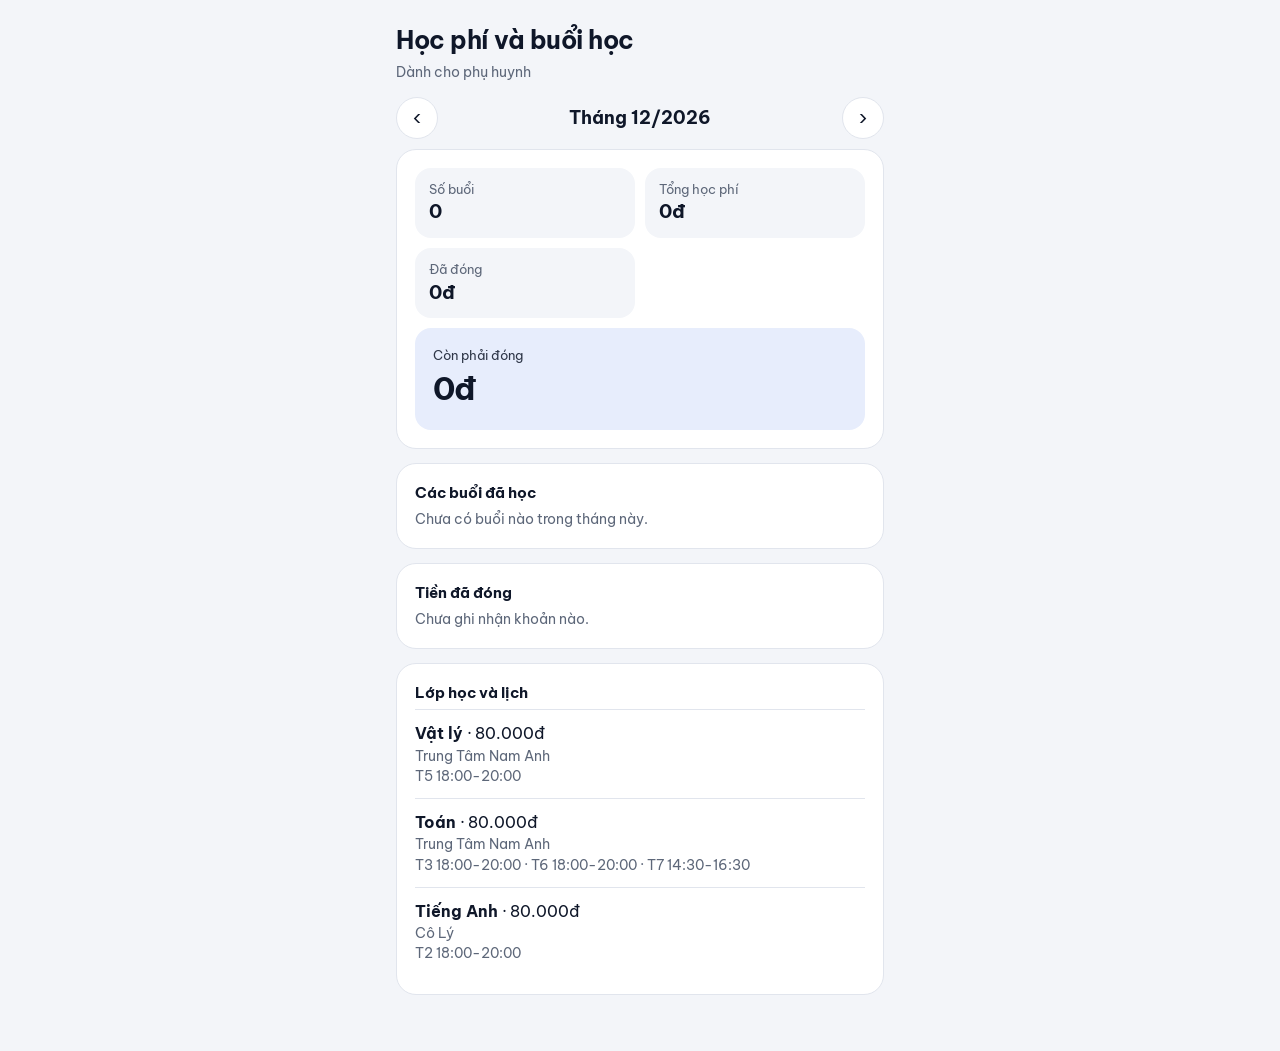
==== index.html @ 4548dd95 "Add files via upload" ====
<!doctype html>
<html lang="vi"><head><meta charset="utf-8">
<meta name="viewport" content="width=device-width, initial-scale=1, viewport-fit=cover">
<title>Học phí và buổi học</title>
<link rel="stylesheet" href="https://fonts.googleapis.com/css2?family=Be+Vietnam+Pro:wght@400;600;700&display=swap">
<link rel="stylesheet" href="style.css"></head>
<body data-mode="parent"><div class="wrap" id="app"></div>
<script src="config.js"></script><script src="app.js"></script></body></html>
---- style.css ----
:root{--bg:#f3f5f9;--card:#fff;--tx:#0f1729;--mu:#5d6779;--ac:#2456e5;--ac2:#e7edfc;--bd:#e1e5ed;--on:#fff;--bad:#d4281c;color-scheme:light;box-sizing:border-box;padding-top:env(safe-area-inset-top,0);padding-bottom:env(safe-area-inset-bottom,0)}
*{box-sizing:border-box}
body{margin:0;background:var(--bg);color:var(--tx);font:16px/1.45 "Be Vietnam Pro",system-ui,-apple-system,"Segoe UI",Roboto,sans-serif}
.wrap{max-width:520px;margin:0 auto;padding:22px 16px 56px}
h1{font-size:25px;letter-spacing:-.02em;margin:0 0 4px}
h2{font-size:15px;margin:0 0 6px}
.mu{color:var(--mu);font-size:14px}.mid{padding:48px 0;text-align:center}
.lk{color:var(--ac);font-size:14px;font-weight:600;text-decoration:none}
.card{background:var(--card);border:1px solid var(--bd);border-radius:20px;padding:18px;margin-top:14px}
.row{display:flex;align-items:center;justify-content:space-between;gap:8px}
button{font:inherit;cursor:pointer;border:1px solid var(--bd);background:var(--card);color:var(--tx);border-radius:12px;padding:10px 14px;transition:transform .12s}
button:active{transform:scale(.97)}
button.p{background:var(--ac);color:var(--on);border-color:var(--ac);font-weight:600}
button.big{width:100%;padding:19px;font-size:18px;border-radius:14px;margin-top:12px}
button.g{border:none;background:none;color:var(--ac);padding:6px 8px;font-weight:600}
button.x{border:none;background:none;color:var(--mu);padding:6px 10px}
.mn{display:flex;align-items:center;justify-content:space-between;margin-top:14px}
.mn b{font-size:18px}.mn button{width:42px;height:42px;border-radius:50%;padding:0;font-size:20px}
.stats{display:grid;grid-template-columns:1fr 1fr;gap:10px}
.stat{background:var(--bg);border-radius:16px;padding:12px 14px}
.stat span{display:block;font-size:13px;color:var(--mu)}
.stat b{font-size:19px;font-variant-numeric:tabular-nums}
.stat.due{grid-column:1/-1;background:var(--ac);color:var(--on);padding:18px}
.stat.due span{color:inherit;opacity:.85}.stat.due b{font-size:32px;letter-spacing:-.02em}
.stat.due.ok{background:var(--ac2);color:var(--tx)}
.item{display:flex;align-items:center;justify-content:space-between;gap:8px;padding:12px 0;border-top:1px solid var(--bd)}
.item:first-of-type{border-top:none}
.item .l{display:flex;align-items:center;gap:12px}
.item .row span{font-weight:600;font-variant-numeric:tabular-nums}
.dtb{width:46px;height:52px;border-radius:14px;flex:none;display:flex;flex-direction:column;align-items:center;justify-content:center;line-height:1.1;background:hsl(var(--h) 45% 93%);color:hsl(var(--h) 55% 30%)}
.dtb b{font-size:19px}.dtb span{font-size:11px;font-weight:600;text-transform:uppercase}
.cls{font-size:28px;font-weight:700;letter-spacing:-.02em;margin:4px 0 6px}
.cap{font-size:12px;font-weight:600;letter-spacing:.06em;text-transform:uppercase;color:var(--ac)}
input,select{font:inherit;width:100%;padding:11px 12px;border:1px solid var(--bd);border-radius:12px;background:var(--bg);color:var(--tx)}
input:focus,select:focus{outline:2px solid var(--ac);outline-offset:1px}
label{display:block;font-size:13px;color:var(--mu);margin:10px 0 4px}
.sh{position:fixed;inset:0;background:rgba(15,23,41,.45);display:flex;align-items:flex-end;justify-content:center;z-index:20}
.sh>div{background:var(--card);width:100%;max-width:520px;max-height:88%;overflow:auto;border-radius:26px 26px 0 0;padding:18px 16px calc(18px + env(safe-area-inset-bottom,0))}
.pick{display:block;width:100%;text-align:left;margin-top:8px;border-radius:16px;padding:12px 14px}
.pick.on{border-color:var(--ac);background:var(--ac2)}
.sl{display:grid;grid-template-columns:1.2fr 1fr 1fr auto;gap:6px;margin-top:6px;align-items:center}
.t{position:fixed;left:50%;bottom:calc(24px + env(safe-area-inset-bottom,0));transform:translateX(-50%);background:var(--tx);color:var(--bg);padding:11px 18px;border-radius:999px;z-index:40;font-size:14px;max-width:90%}
.alert{background:#fff4e5;border:1px solid #f1d49b;color:#6b3f00;border-radius:16px;padding:14px 16px;margin-top:14px;font-size:14px}
.alert b{display:block;font-size:15px;margin-bottom:4px}
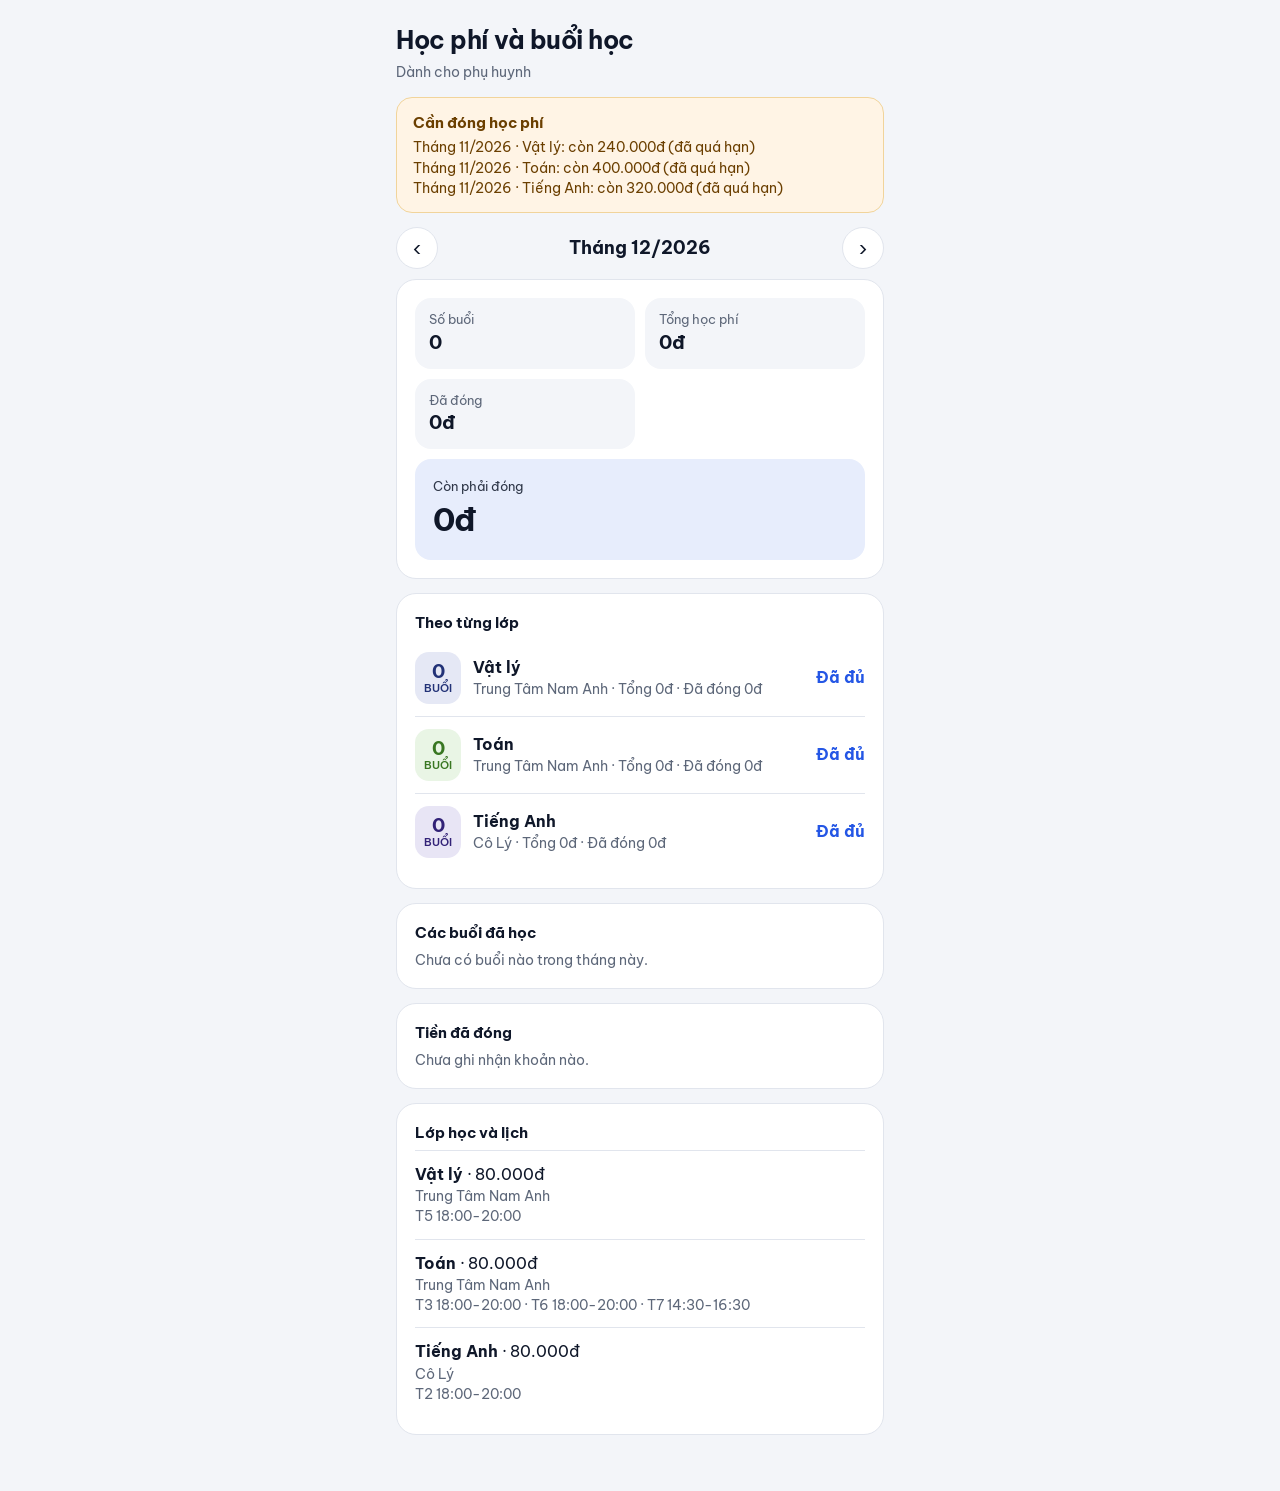
==== commit 6be359d5: "Add files via upload" ====
--- a/index.html
+++ b/index.html
@@ -3,6 +3,6 @@
 <meta name="viewport" content="width=device-width, initial-scale=1, viewport-fit=cover">
 <title>Học phí và buổi học</title>
 <link rel="stylesheet" href="https://fonts.googleapis.com/css2?family=Be+Vietnam+Pro:wght@400;600;700&display=swap">
-<link rel="stylesheet" href="style.css"></head>
+<link rel="stylesheet" href="style.css?v=3"></head>
 <body data-mode="parent"><div class="wrap" id="app"></div>
-<script src="config.js"></script><script src="app.js"></script></body></html>
+<script src="config.js?v=3"></script><script src="app.js?v=3"></script></body></html>
